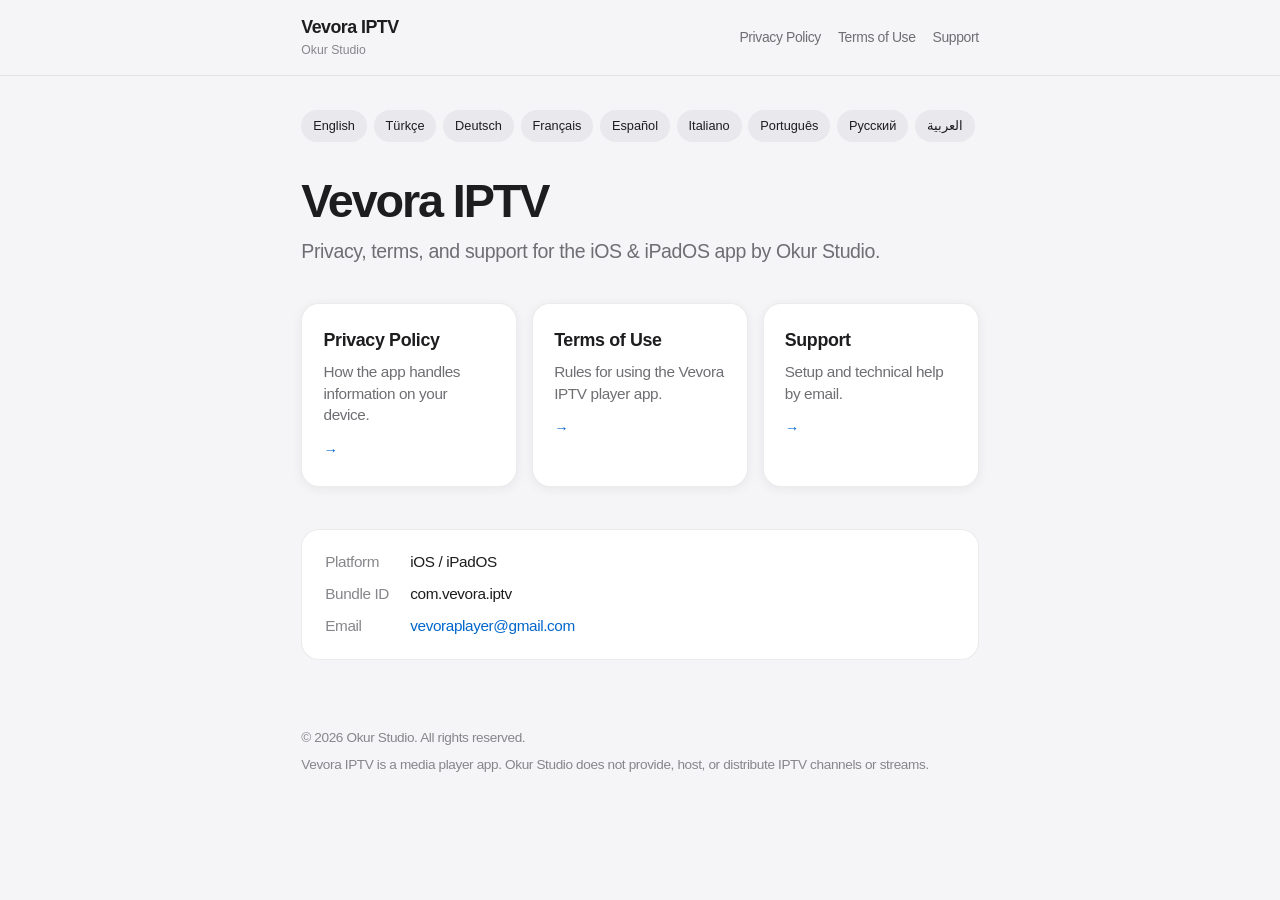
==== index.html @ b224d529 "Add Vevora IPTV Privacy, Terms, and Support site. Apple-style legal pages for the shell player, with" ====
<!DOCTYPE html>
<html lang="en">
<head>
  <meta charset="UTF-8">
  <meta name="viewport" content="width=device-width, initial-scale=1.0">
  <title>Vevora IPTV — Legal & Support</title>
  <meta name="description" content="Privacy Policy, Terms of Use, and Support for Vevora IPTV by Okur Studio.">
  <meta name="theme-color" content="#f5f5f7">
  <link rel="stylesheet" href="./css/styles.css">
</head>
<body>
  <header class="site-header">
    <div class="site-header__inner">
      <a href="./" class="site-logo">
        Vevora IPTV
        <span data-i18n="common.operator">Okur Studio</span>
      </a>
      <nav class="header-nav" aria-label="Primary">
        <a href="./privacy/" data-i18n="common.navPrivacy">Privacy</a>
        <a href="./terms/" data-i18n="common.navTerms">Terms</a>
        <a href="./support/" data-i18n="common.navSupport">Support</a>
      </nav>
    </div>
  </header>

  <main>
    <div id="lang-switcher" class="lang-switcher" role="group" aria-label="Language"></div>

    <div class="hero">
      <h1 data-i18n="index.heading">Vevora IPTV</h1>
      <p data-i18n="index.subtitle">Privacy, terms, and support for the iOS &amp; iPadOS shell player by Okur Studio.</p>
    </div>

    <div class="card-grid">
      <a href="./privacy/" class="card">
        <h2 data-i18n="index.privacyTitle">Privacy Policy</h2>
        <p data-i18n="index.privacyDesc">How the app handles information on your device.</p>
        <span class="card-arrow" aria-hidden="true">→</span>
      </a>
      <a href="./terms/" class="card">
        <h2 data-i18n="index.termsTitle">Terms of Use</h2>
        <p data-i18n="index.termsDesc">Rules for using the Vevora IPTV shell player.</p>
        <span class="card-arrow" aria-hidden="true">→</span>
      </a>
      <a href="./support/" class="card">
        <h2 data-i18n="index.supportTitle">Support</h2>
        <p data-i18n="index.supportDesc">Get help or contact us by email.</p>
        <span class="card-arrow" aria-hidden="true">→</span>
      </a>
    </div>

    <dl class="app-info">
      <dt>Platform</dt>
      <dd data-i18n="common.platform">iOS / iPadOS</dd>
      <dt>Bundle ID</dt>
      <dd data-i18n="common.bundleId">com.vevora.iptv</dd>
      <dt>Email</dt>
      <dd><a href="mailto:vevoraplayer@gmail.com" data-i18n="common.email">vevoraplayer@gmail.com</a></dd>
    </dl>
  </main>

  <footer class="site-footer">
    <p data-i18n="common.footer">© 2026 Okur Studio. All rights reserved.</p>
    <p data-i18n="common.footerNote">Vevora IPTV is a shell media player. Okur Studio does not provide, host, or distribute IPTV channels or streams.</p>
  </footer>

  <script src="./js/i18n.js"></script>
  <script>VevoraI18n.init('index');</script>
</body>
</html>
---- css/styles.css ----
/* Vevora IPTV — Legal & Support (Apple-inspired) */

:root {
  --bg: #f5f5f7;
  --surface: #ffffff;
  --text: #1d1d1f;
  --text-secondary: #6e6e73;
  --text-tertiary: #86868b;
  --link: #0066cc;
  --link-hover: #004499;
  --border: rgba(0, 0, 0, 0.08);
  --border-strong: rgba(0, 0, 0, 0.12);
  --chip: #e8e8ed;
  --chip-active: #1d1d1f;
  --chip-active-text: #ffffff;
  --shadow: 0 2px 12px rgba(0, 0, 0, 0.06);
  --radius: 18px;
  --radius-sm: 12px;
  --max: 720px;
  --font: -apple-system, BlinkMacSystemFont, "SF Pro Text", "SF Pro Display",
    "Segoe UI", Roboto, "Helvetica Neue", Arial, sans-serif;
  --font-ar: "SF Pro Text", "Segoe UI", "Helvetica Neue", Arial, "Noto Sans Arabic", sans-serif;
}

*, *::before, *::after { box-sizing: border-box; }

html {
  font-size: 17px;
  -webkit-text-size-adjust: 100%;
  scroll-behavior: smooth;
}

body {
  margin: 0;
  font-family: var(--font);
  background: var(--bg);
  color: var(--text);
  line-height: 1.47;
  letter-spacing: -0.022em;
  -webkit-font-smoothing: antialiased;
  -moz-osx-font-smoothing: grayscale;
}

body[dir="rtl"] { font-family: var(--font-ar); }

a {
  color: var(--link);
  text-decoration: none;
}
a:hover { color: var(--link-hover); text-decoration: underline; }

.site-header {
  position: sticky;
  top: 0;
  z-index: 50;
  backdrop-filter: saturate(180%) blur(20px);
  -webkit-backdrop-filter: saturate(180%) blur(20px);
  background: rgba(245, 245, 247, 0.8);
  border-bottom: 1px solid var(--border);
}

.site-header__inner {
  max-width: var(--max);
  margin: 0 auto;
  padding: 0.85rem 1.25rem;
  display: flex;
  align-items: center;
  justify-content: space-between;
  gap: 1rem;
}

.site-logo {
  color: var(--text);
  text-decoration: none;
  font-weight: 600;
  font-size: 1.05rem;
  letter-spacing: -0.03em;
  display: flex;
  flex-direction: column;
  gap: 0.1rem;
}
.site-logo:hover { text-decoration: none; color: var(--text); }
.site-logo span {
  font-size: 0.72rem;
  font-weight: 500;
  color: var(--text-tertiary);
  letter-spacing: 0;
}

.header-nav {
  display: flex;
  gap: 1rem;
  flex-wrap: wrap;
}
.header-nav a {
  color: var(--text-secondary);
  font-size: 0.82rem;
  font-weight: 500;
}
.header-nav a:hover { color: var(--text); }

main {
  max-width: var(--max);
  margin: 0 auto;
  padding: 2rem 1.25rem 4rem;
}

.lang-switcher {
  display: flex;
  flex-wrap: wrap;
  gap: 0.4rem;
  margin-bottom: 2rem;
}
.lang-switcher button {
  appearance: none;
  border: none;
  background: var(--chip);
  color: var(--text);
  font: inherit;
  font-size: 0.75rem;
  font-weight: 500;
  padding: 0.4rem 0.7rem;
  border-radius: 980px;
  cursor: pointer;
  transition: background 0.15s ease, color 0.15s ease;
}
.lang-switcher button:hover { background: #dcdce0; }
.lang-switcher button[aria-pressed="true"] {
  background: var(--chip-active);
  color: var(--chip-active-text);
}

.hero {
  margin-bottom: 2.25rem;
}
.hero h1 {
  margin: 0 0 0.6rem;
  font-size: clamp(2rem, 5vw, 2.75rem);
  font-weight: 700;
  letter-spacing: -0.045em;
  line-height: 1.1;
}
.hero p {
  margin: 0;
  color: var(--text-secondary);
  font-size: 1.15rem;
  line-height: 1.4;
  max-width: 36rem;
}

.card-grid {
  display: grid;
  gap: 0.85rem;
  margin-bottom: 2.5rem;
}
@media (min-width: 640px) {
  .card-grid { grid-template-columns: repeat(3, 1fr); }
}

.card {
  display: block;
  background: var(--surface);
  border: 1px solid var(--border);
  border-radius: var(--radius);
  padding: 1.35rem 1.25rem;
  box-shadow: var(--shadow);
  color: inherit;
  text-decoration: none;
  transition: transform 0.18s ease, box-shadow 0.18s ease;
}
.card:hover {
  text-decoration: none;
  color: inherit;
  transform: translateY(-2px);
  box-shadow: 0 8px 24px rgba(0, 0, 0, 0.08);
}
.card h2 {
  margin: 0 0 0.45rem;
  font-size: 1.05rem;
  font-weight: 600;
  letter-spacing: -0.02em;
}
.card p {
  margin: 0;
  color: var(--text-secondary);
  font-size: 0.9rem;
  line-height: 1.4;
}
.card .card-arrow {
  display: inline-block;
  margin-top: 0.85rem;
  color: var(--link);
  font-size: 0.85rem;
  font-weight: 500;
}

.app-info {
  display: grid;
  grid-template-columns: auto 1fr;
  gap: 0.55rem 1.25rem;
  background: var(--surface);
  border: 1px solid var(--border);
  border-radius: var(--radius);
  padding: 1.25rem 1.35rem;
  margin: 0;
  font-size: 0.9rem;
}
.app-info dt {
  margin: 0;
  color: var(--text-tertiary);
  font-weight: 500;
}
.app-info dd {
  margin: 0;
  color: var(--text);
  font-weight: 500;
}

.legal-content h1 {
  margin: 0 0 0.35rem;
  font-size: clamp(1.85rem, 4vw, 2.4rem);
  font-weight: 700;
  letter-spacing: -0.04em;
  line-height: 1.15;
}

.page-meta {
  margin: 0 0 2rem;
  color: var(--text-tertiary);
  font-size: 0.88rem;
}

#legal-sections section,
.support-block {
  background: var(--surface);
  border: 1px solid var(--border);
  border-radius: var(--radius);
  padding: 1.35rem 1.35rem 1.2rem;
  margin-bottom: 0.85rem;
  box-shadow: var(--shadow);
}

#legal-sections h2,
.support-block h2 {
  margin: 0 0 0.75rem;
  font-size: 1.15rem;
  font-weight: 600;
  letter-spacing: -0.025em;
}

#legal-sections p,
.support-block p {
  margin: 0 0 0.75rem;
  color: var(--text-secondary);
  font-size: 0.98rem;
  line-height: 1.5;
}
#legal-sections p:last-child,
.support-block p:last-child { margin-bottom: 0; }

.support-email {
  display: flex;
  flex-direction: column;
  gap: 0.35rem;
  background: var(--surface);
  border: 1px solid var(--border);
  border-radius: var(--radius);
  padding: 1.35rem;
  margin-bottom: 1.25rem;
  box-shadow: var(--shadow);
}
.support-email strong {
  font-size: 0.85rem;
  color: var(--text-tertiary);
  font-weight: 500;
}
.support-email a {
  font-size: 1.15rem;
  font-weight: 600;
  letter-spacing: -0.02em;
}
.support-email p {
  margin: 0.25rem 0 0;
  color: var(--text-secondary);
  font-size: 0.92rem;
}

.page-nav {
  display: flex;
  flex-wrap: wrap;
  gap: 0.75rem 1.25rem;
  margin-top: 2rem;
  padding-top: 1.25rem;
  border-top: 1px solid var(--border-strong);
  font-size: 0.9rem;
  font-weight: 500;
}

.site-footer {
  max-width: var(--max);
  margin: 0 auto;
  padding: 0 1.25rem 3rem;
  color: var(--text-tertiary);
  font-size: 0.8rem;
  line-height: 1.45;
}
.site-footer p { margin: 0 0 0.45rem; }
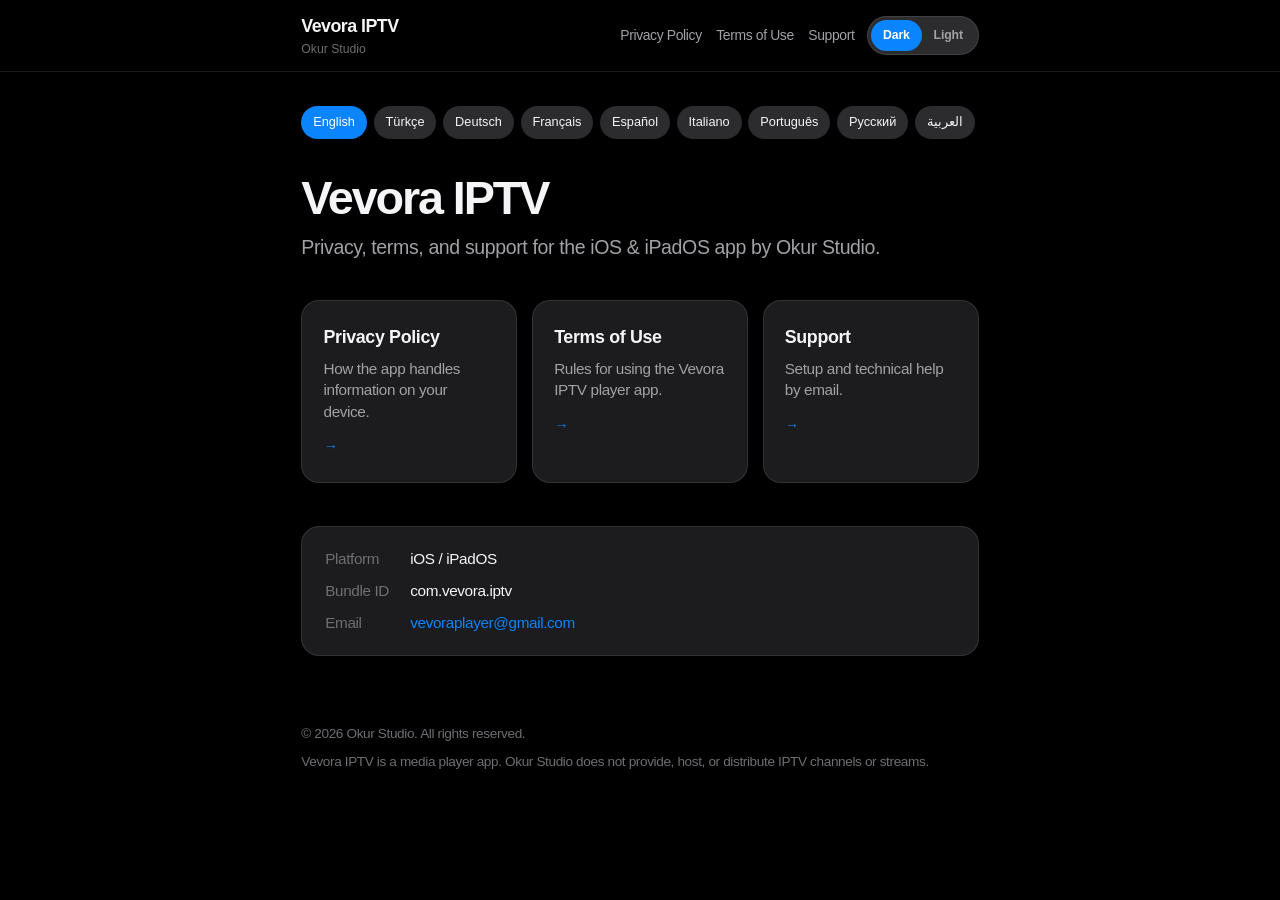
==== commit e820132f: "Add dark-first theme with Apple blue and light/dark toggle. Default to dark mode; persist preference" ====
--- a/index.html
+++ b/index.html
@@ -1,11 +1,12 @@
 <!DOCTYPE html>
-<html lang="en">
+<html lang="en" data-theme="dark">
 <head>
   <meta charset="UTF-8">
   <meta name="viewport" content="width=device-width, initial-scale=1.0">
   <title>Vevora IPTV — Legal & Support</title>
   <meta name="description" content="Privacy Policy, Terms of Use, and Support for Vevora IPTV by Okur Studio.">
-  <meta name="theme-color" content="#f5f5f7">
+  <meta name="theme-color" content="#000000">
+  <script src="./js/theme-boot.js"></script>
   <link rel="stylesheet" href="./css/styles.css">
 </head>
 <body>
@@ -15,11 +16,14 @@
         Vevora IPTV
         <span data-i18n="common.operator">Okur Studio</span>
       </a>
-      <nav class="header-nav" aria-label="Primary">
-        <a href="./privacy/" data-i18n="common.navPrivacy">Privacy</a>
-        <a href="./terms/" data-i18n="common.navTerms">Terms</a>
-        <a href="./support/" data-i18n="common.navSupport">Support</a>
-      </nav>
+      <div class="header-actions">
+        <nav class="header-nav" aria-label="Primary">
+          <a href="./privacy/" data-i18n="common.navPrivacy">Privacy</a>
+          <a href="./terms/" data-i18n="common.navTerms">Terms</a>
+          <a href="./support/" data-i18n="common.navSupport">Support</a>
+        </nav>
+        <div id="theme-toggle" class="theme-toggle" role="group" aria-label="Theme"></div>
+      </div>
     </div>
   </header>
 
--- a/css/styles.css
+++ b/css/styles.css
@@ -1,25 +1,58 @@
-/* Vevora IPTV — Legal & Support (Apple-inspired) */
-
-:root {
-  --bg: #f5f5f7;
-  --surface: #ffffff;
-  --text: #1d1d1f;
-  --text-secondary: #6e6e73;
-  --text-tertiary: #86868b;
-  --link: #0066cc;
-  --link-hover: #004499;
-  --border: rgba(0, 0, 0, 0.08);
-  --border-strong: rgba(0, 0, 0, 0.12);
-  --chip: #e8e8ed;
-  --chip-active: #1d1d1f;
+/* Vevora IPTV — Legal & Support (Apple dark / light) */
+
+:root,
+html[data-theme="dark"] {
+  color-scheme: dark;
+  --bg: #000000;
+  --bg-elevated: rgba(28, 28, 30, 0.72);
+  --surface: #1c1c1e;
+  --surface-2: #2c2c2e;
+  --text: #f5f5f7;
+  --text-secondary: #a1a1a6;
+  --text-tertiary: #6e6e73;
+  --link: #0a84ff;
+  --link-hover: #409cff;
+  --accent: #0a84ff;
+  --border: rgba(255, 255, 255, 0.1);
+  --border-strong: rgba(255, 255, 255, 0.16);
+  --chip: #2c2c2e;
+  --chip-hover: #3a3a3c;
+  --chip-active: #0a84ff;
   --chip-active-text: #ffffff;
-  --shadow: 0 2px 12px rgba(0, 0, 0, 0.06);
+  --shadow: 0 2px 16px rgba(0, 0, 0, 0.45);
+  --header-bg: rgba(0, 0, 0, 0.72);
+  --toggle-bg: #2c2c2e;
+  --toggle-active: #0a84ff;
   --radius: 18px;
   --radius-sm: 12px;
   --max: 720px;
   --font: -apple-system, BlinkMacSystemFont, "SF Pro Text", "SF Pro Display",
     "Segoe UI", Roboto, "Helvetica Neue", Arial, sans-serif;
   --font-ar: "SF Pro Text", "Segoe UI", "Helvetica Neue", Arial, "Noto Sans Arabic", sans-serif;
+}
+
+html[data-theme="light"] {
+  color-scheme: light;
+  --bg: #f5f5f7;
+  --bg-elevated: rgba(245, 245, 247, 0.8);
+  --surface: #ffffff;
+  --surface-2: #f2f2f7;
+  --text: #1d1d1f;
+  --text-secondary: #6e6e73;
+  --text-tertiary: #86868b;
+  --link: #0071e3;
+  --link-hover: #0077ed;
+  --accent: #0071e3;
+  --border: rgba(0, 0, 0, 0.08);
+  --border-strong: rgba(0, 0, 0, 0.12);
+  --chip: #e8e8ed;
+  --chip-hover: #dcdce0;
+  --chip-active: #0071e3;
+  --chip-active-text: #ffffff;
+  --shadow: 0 2px 12px rgba(0, 0, 0, 0.06);
+  --header-bg: rgba(245, 245, 247, 0.8);
+  --toggle-bg: #e8e8ed;
+  --toggle-active: #0071e3;
 }
 
 *, *::before, *::after { box-sizing: border-box; }
@@ -39,6 +72,7 @@
   letter-spacing: -0.022em;
   -webkit-font-smoothing: antialiased;
   -moz-osx-font-smoothing: grayscale;
+  transition: background-color 0.2s ease, color 0.2s ease;
 }
 
 body[dir="rtl"] { font-family: var(--font-ar); }
@@ -55,18 +89,18 @@
   z-index: 50;
   backdrop-filter: saturate(180%) blur(20px);
   -webkit-backdrop-filter: saturate(180%) blur(20px);
-  background: rgba(245, 245, 247, 0.8);
+  background: var(--header-bg);
   border-bottom: 1px solid var(--border);
 }
 
 .site-header__inner {
   max-width: var(--max);
   margin: 0 auto;
-  padding: 0.85rem 1.25rem;
+  padding: 0.75rem 1.25rem;
   display: flex;
   align-items: center;
   justify-content: space-between;
-  gap: 1rem;
+  gap: 0.85rem;
 }
 
 .site-logo {
@@ -78,6 +112,7 @@
   display: flex;
   flex-direction: column;
   gap: 0.1rem;
+  min-width: 0;
 }
 .site-logo:hover { text-decoration: none; color: var(--text); }
 .site-logo span {
@@ -87,17 +122,54 @@
   letter-spacing: 0;
 }
 
+.header-actions {
+  display: flex;
+  align-items: center;
+  gap: 0.75rem;
+  flex-shrink: 0;
+}
+
 .header-nav {
-  display: flex;
-  gap: 1rem;
+  display: none;
+  gap: 0.85rem;
   flex-wrap: wrap;
 }
+@media (min-width: 720px) {
+  .header-nav { display: flex; }
+}
 .header-nav a {
   color: var(--text-secondary);
   font-size: 0.82rem;
   font-weight: 500;
 }
-.header-nav a:hover { color: var(--text); }
+.header-nav a:hover { color: var(--accent); text-decoration: none; }
+
+.theme-toggle {
+  display: inline-flex;
+  padding: 3px;
+  border-radius: 980px;
+  background: var(--toggle-bg);
+  border: 1px solid var(--border);
+}
+.theme-toggle button {
+  appearance: none;
+  border: none;
+  background: transparent;
+  color: var(--text-secondary);
+  font: inherit;
+  font-size: 0.72rem;
+  font-weight: 600;
+  letter-spacing: -0.01em;
+  padding: 0.38rem 0.7rem;
+  border-radius: 980px;
+  cursor: pointer;
+  transition: background 0.15s ease, color 0.15s ease;
+}
+.theme-toggle button:hover { color: var(--text); }
+.theme-toggle button[aria-pressed="true"] {
+  background: var(--toggle-active);
+  color: #fff;
+}
 
 main {
   max-width: var(--max);
@@ -111,7 +183,8 @@
   gap: 0.4rem;
   margin-bottom: 2rem;
 }
-.lang-switcher button {
+.lang-switcher button,
+.lang-chip {
   appearance: none;
   border: none;
   background: var(--chip);
@@ -124,15 +197,15 @@
   cursor: pointer;
   transition: background 0.15s ease, color 0.15s ease;
 }
-.lang-switcher button:hover { background: #dcdce0; }
-.lang-switcher button[aria-pressed="true"] {
+.lang-switcher button:hover,
+.lang-chip:hover { background: var(--chip-hover); }
+.lang-switcher button[aria-pressed="true"],
+.lang-chip.active {
   background: var(--chip-active);
   color: var(--chip-active-text);
 }
 
-.hero {
-  margin-bottom: 2.25rem;
-}
+.hero { margin-bottom: 2.25rem; }
 .hero h1 {
   margin: 0 0 0.6rem;
   font-size: clamp(2rem, 5vw, 2.75rem);
@@ -166,12 +239,16 @@
   box-shadow: var(--shadow);
   color: inherit;
   text-decoration: none;
-  transition: transform 0.18s ease, box-shadow 0.18s ease;
+  transition: transform 0.18s ease, box-shadow 0.18s ease, border-color 0.18s ease;
 }
 .card:hover {
   text-decoration: none;
   color: inherit;
   transform: translateY(-2px);
+  border-color: rgba(10, 132, 255, 0.35);
+  box-shadow: 0 8px 28px rgba(0, 0, 0, 0.28);
+}
+html[data-theme="light"] .card:hover {
   box-shadow: 0 8px 24px rgba(0, 0, 0, 0.08);
 }
 .card h2 {
@@ -189,9 +266,9 @@
 .card .card-arrow {
   display: inline-block;
   margin-top: 0.85rem;
-  color: var(--link);
+  color: var(--accent);
   font-size: 0.85rem;
-  font-weight: 500;
+  font-weight: 600;
 }
 
 .app-info {
@@ -231,7 +308,8 @@
 }
 
 #legal-sections section,
-.support-block {
+.support-block,
+.support-topic {
   background: var(--surface);
   border: 1px solid var(--border);
   border-radius: var(--radius);
@@ -241,22 +319,28 @@
 }
 
 #legal-sections h2,
-.support-block h2 {
+.support-block h2,
+#support-topics > h2,
+.support-topic h3 {
   margin: 0 0 0.75rem;
   font-size: 1.15rem;
   font-weight: 600;
   letter-spacing: -0.025em;
 }
 
+.support-topic h3 { font-size: 1.02rem; }
+
 #legal-sections p,
-.support-block p {
+.support-block p,
+.support-topic p {
   margin: 0 0 0.75rem;
   color: var(--text-secondary);
   font-size: 0.98rem;
   line-height: 1.5;
 }
 #legal-sections p:last-child,
-.support-block p:last-child { margin-bottom: 0; }
+.support-block p:last-child,
+.support-topic p:last-child { margin-bottom: 0; }
 
 .support-email {
   display: flex;
@@ -278,6 +362,7 @@
   font-size: 1.15rem;
   font-weight: 600;
   letter-spacing: -0.02em;
+  color: var(--accent);
 }
 .support-email p {
   margin: 0.25rem 0 0;
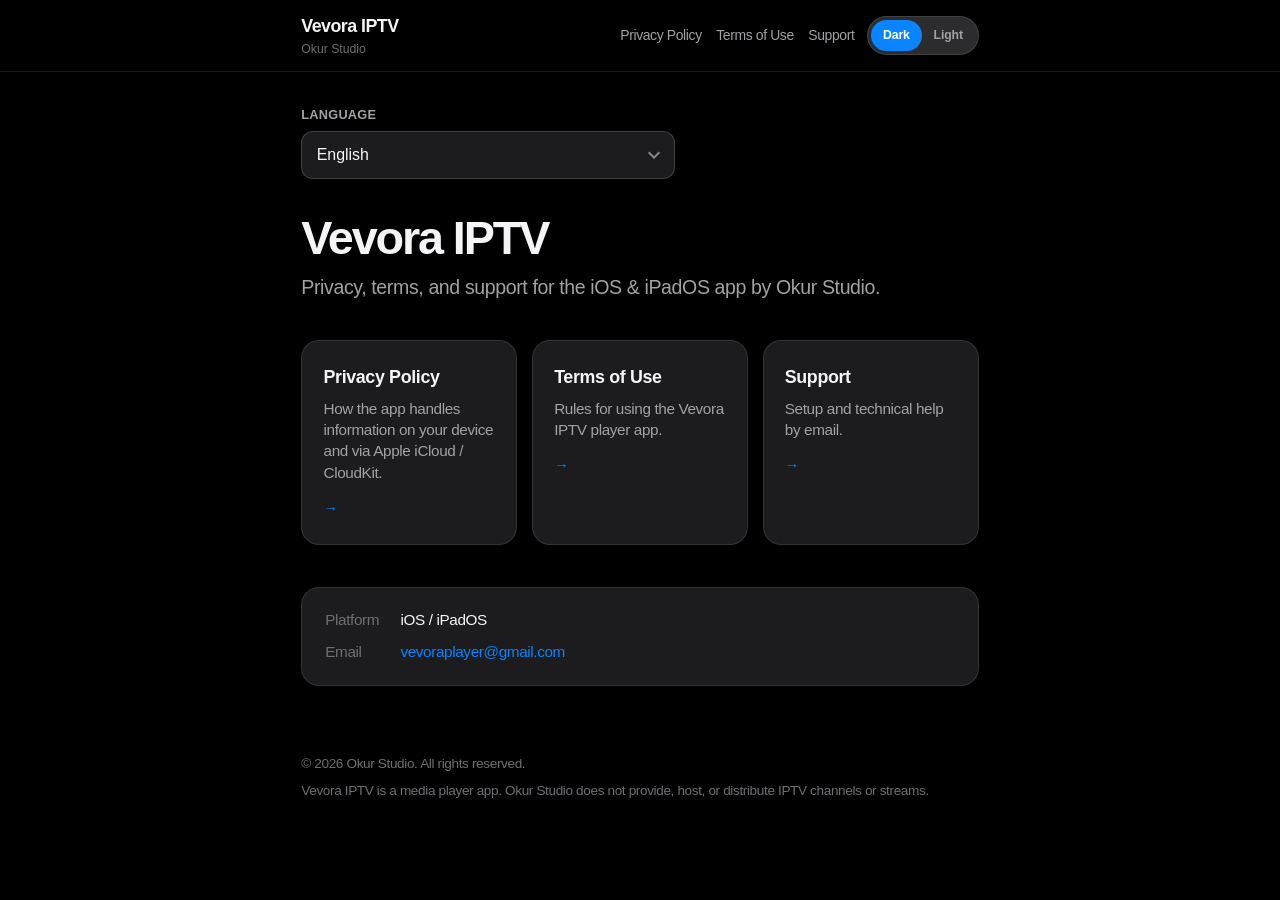
==== commit bd9296fb: "Remove age/children sections, bundle ID, and prefer browser language. Drop privacy children and term" ====
--- a/index.html
+++ b/index.html
@@ -56,8 +56,6 @@
     <dl class="app-info">
       <dt>Platform</dt>
       <dd data-i18n="common.platform">iOS / iPadOS</dd>
-      <dt>Bundle ID</dt>
-      <dd data-i18n="common.bundleId">com.vevora.iptv</dd>
       <dt>Email</dt>
       <dd><a href="mailto:vevoraplayer@gmail.com" data-i18n="common.email">vevoraplayer@gmail.com</a></dd>
     </dl>
--- a/css/styles.css
+++ b/css/styles.css
@@ -29,6 +29,14 @@
   --font: -apple-system, BlinkMacSystemFont, "SF Pro Text", "SF Pro Display",
     "Segoe UI", Roboto, "Helvetica Neue", Arial, sans-serif;
   --font-ar: "SF Pro Text", "Segoe UI", "Helvetica Neue", Arial, "Noto Sans Arabic", sans-serif;
+  --font-he: "SF Pro Text", "Segoe UI", "Helvetica Neue", Arial, "Noto Sans Hebrew", sans-serif;
+  --font-fa: "SF Pro Text", "Segoe UI", "Helvetica Neue", Arial, "Noto Sans Arabic", sans-serif;
+  --font-zh: "PingFang SC", "SF Pro SC", "Hiragino Sans GB", "Microsoft YaHei", sans-serif;
+  --font-ja: "Hiragino Sans", "SF Pro JP", "Yu Gothic", "Meiryo", sans-serif;
+  --font-ko: "Apple SD Gothic Neo", "SF Pro KR", "Malgun Gothic", sans-serif;
+  --font-hi: "Kohinoor Devanagari", "SF Pro Devanagari", "Noto Sans Devanagari", sans-serif;
+  --font-bn: "Kohinoor Bangla", "Noto Sans Bengali", sans-serif;
+  --font-th: "Thonburi", "SF Pro Thai", "Noto Sans Thai", sans-serif;
 }
 
 html[data-theme="light"] {
@@ -76,6 +84,14 @@
 }
 
 body[dir="rtl"] { font-family: var(--font-ar); }
+html[lang="he"] body { font-family: var(--font-he); }
+html[lang="fa"] body { font-family: var(--font-fa); direction: rtl; }
+html[lang="zh"] body { font-family: var(--font-zh); }
+html[lang="ja"] body { font-family: var(--font-ja); }
+html[lang="ko"] body { font-family: var(--font-ko); }
+html[lang="hi"] body { font-family: var(--font-hi); }
+html[lang="bn"] body { font-family: var(--font-bn); }
+html[lang="th"] body { font-family: var(--font-th); }
 
 a {
   color: var(--link);
@@ -178,31 +194,49 @@
 }
 
 .lang-switcher {
-  display: flex;
-  flex-wrap: wrap;
-  gap: 0.4rem;
   margin-bottom: 2rem;
 }
-.lang-switcher button,
-.lang-chip {
+.lang-select-wrap {
+  display: flex;
+  flex-direction: column;
+  gap: 0.35rem;
+  max-width: 100%;
+}
+.lang-select-label {
+  font-size: 0.75rem;
+  font-weight: 600;
+  color: var(--text-secondary);
+  letter-spacing: 0.02em;
+  text-transform: uppercase;
+}
+.lang-select {
   appearance: none;
-  border: none;
-  background: var(--chip);
+  -webkit-appearance: none;
+  width: 100%;
+  max-width: 22rem;
+  padding: 0.65rem 2.25rem 0.65rem 0.85rem;
+  border: 1px solid var(--border-strong);
+  border-radius: var(--radius-sm);
+  background: var(--surface) url("data:image/svg+xml,%3Csvg xmlns='http://www.w3.org/2000/svg' width='12' height='8' viewBox='0 0 12 8'%3E%3Cpath fill='%2386868b' d='M1.4.6 6 5.2 10.6.6 12 2l-6 6-6-6z'/%3E%3C/svg%3E") no-repeat right 0.85rem center;
   color: var(--text);
   font: inherit;
-  font-size: 0.75rem;
-  font-weight: 500;
-  padding: 0.4rem 0.7rem;
-  border-radius: 980px;
+  font-size: 0.9375rem;
+  font-weight: 500;
   cursor: pointer;
-  transition: background 0.15s ease, color 0.15s ease;
-}
-.lang-switcher button:hover,
-.lang-chip:hover { background: var(--chip-hover); }
-.lang-switcher button[aria-pressed="true"],
-.lang-chip.active {
-  background: var(--chip-active);
-  color: var(--chip-active-text);
+  transition: border-color 0.15s ease, background-color 0.15s ease;
+}
+.lang-select:hover { border-color: var(--accent); }
+.lang-select:focus {
+  outline: none;
+  border-color: var(--accent);
+  box-shadow: 0 0 0 3px rgba(10, 132, 255, 0.25);
+}
+html[data-theme="light"] .lang-select:focus {
+  box-shadow: 0 0 0 3px rgba(0, 113, 227, 0.2);
+}
+body[dir="rtl"] .lang-select {
+  padding: 0.65rem 0.85rem 0.65rem 2.25rem;
+  background-position: left 0.85rem center;
 }
 
 .hero { margin-bottom: 2.25rem; }
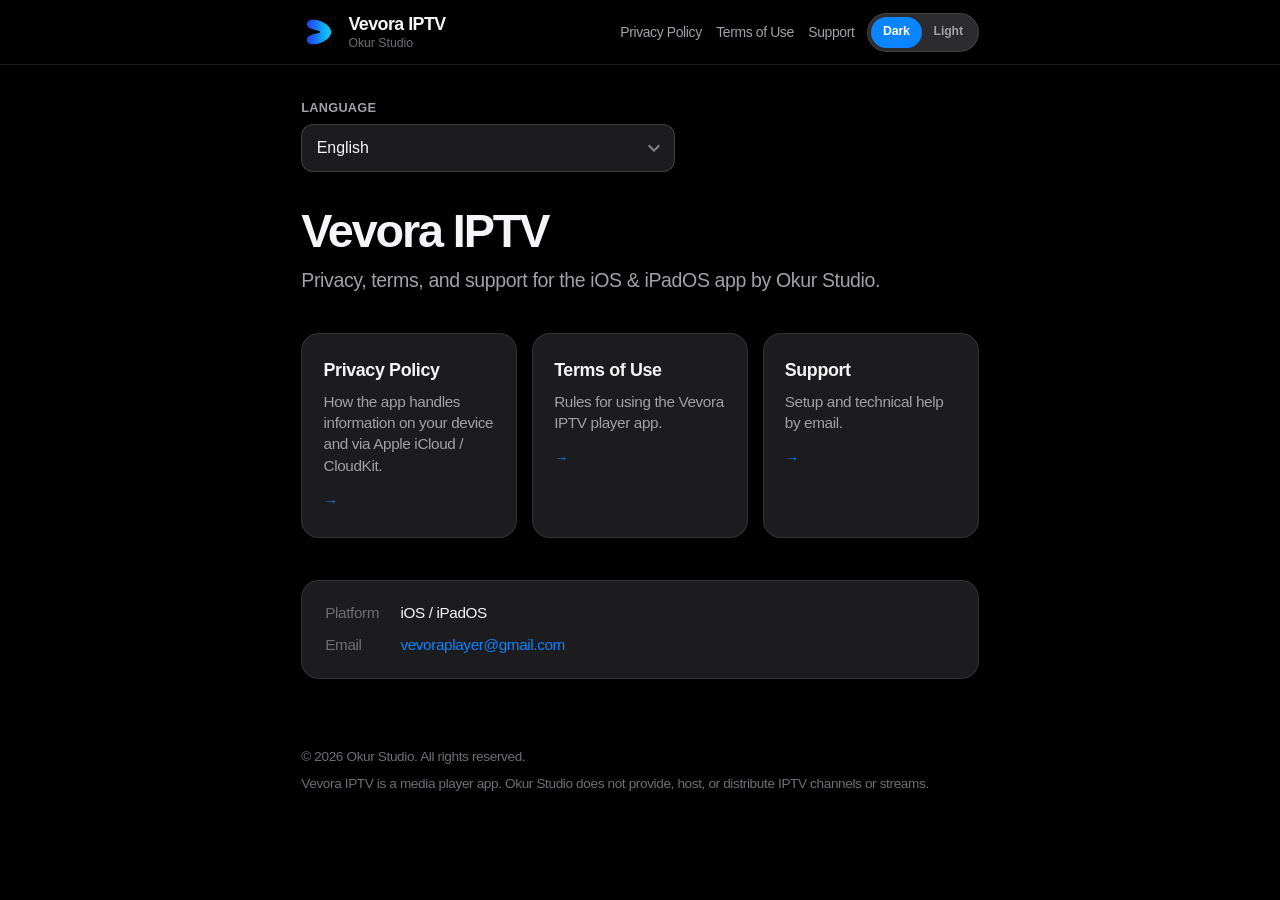
==== commit 9b14a91d: "Add Vevora brand logo to legal page headers. Show the gradient mark beside Vevora IPTV and Okur Stud" ====
--- a/index.html
+++ b/index.html
@@ -13,8 +13,11 @@
   <header class="site-header">
     <div class="site-header__inner">
       <a href="./" class="site-logo">
-        Vevora IPTV
-        <span data-i18n="common.operator">Okur Studio</span>
+        <img class="site-logo__mark" src="./assets/vevora-logo.png" alt="" width="34" height="34" decoding="async" aria-hidden="true">
+        <span class="site-logo__copy">
+          <span class="site-logo__title">Vevora IPTV</span>
+          <span class="site-logo__operator" data-i18n="common.operator">Okur Studio</span>
+        </span>
       </a>
       <div class="header-actions">
         <nav class="header-nav" aria-label="Primary">
--- a/css/styles.css
+++ b/css/styles.css
@@ -126,16 +126,41 @@
   font-size: 1.05rem;
   letter-spacing: -0.03em;
   display: flex;
+  flex-direction: row;
+  align-items: center;
+  gap: 0.65rem;
+  min-width: 0;
+}
+.site-logo:hover { text-decoration: none; color: var(--text); }
+
+.site-logo__mark {
+  width: 2.125rem;
+  height: 2.125rem;
+  flex-shrink: 0;
+  object-fit: contain;
+  display: block;
+}
+
+.site-logo__copy {
+  display: flex;
   flex-direction: column;
   gap: 0.1rem;
   min-width: 0;
 }
-.site-logo:hover { text-decoration: none; color: var(--text); }
-.site-logo span {
+
+.site-logo__title {
+  font-size: 1.05rem;
+  font-weight: 600;
+  letter-spacing: -0.03em;
+  line-height: 1.15;
+}
+
+.site-logo__operator {
   font-size: 0.72rem;
   font-weight: 500;
   color: var(--text-tertiary);
   letter-spacing: 0;
+  line-height: 1.2;
 }
 
 .header-actions {
